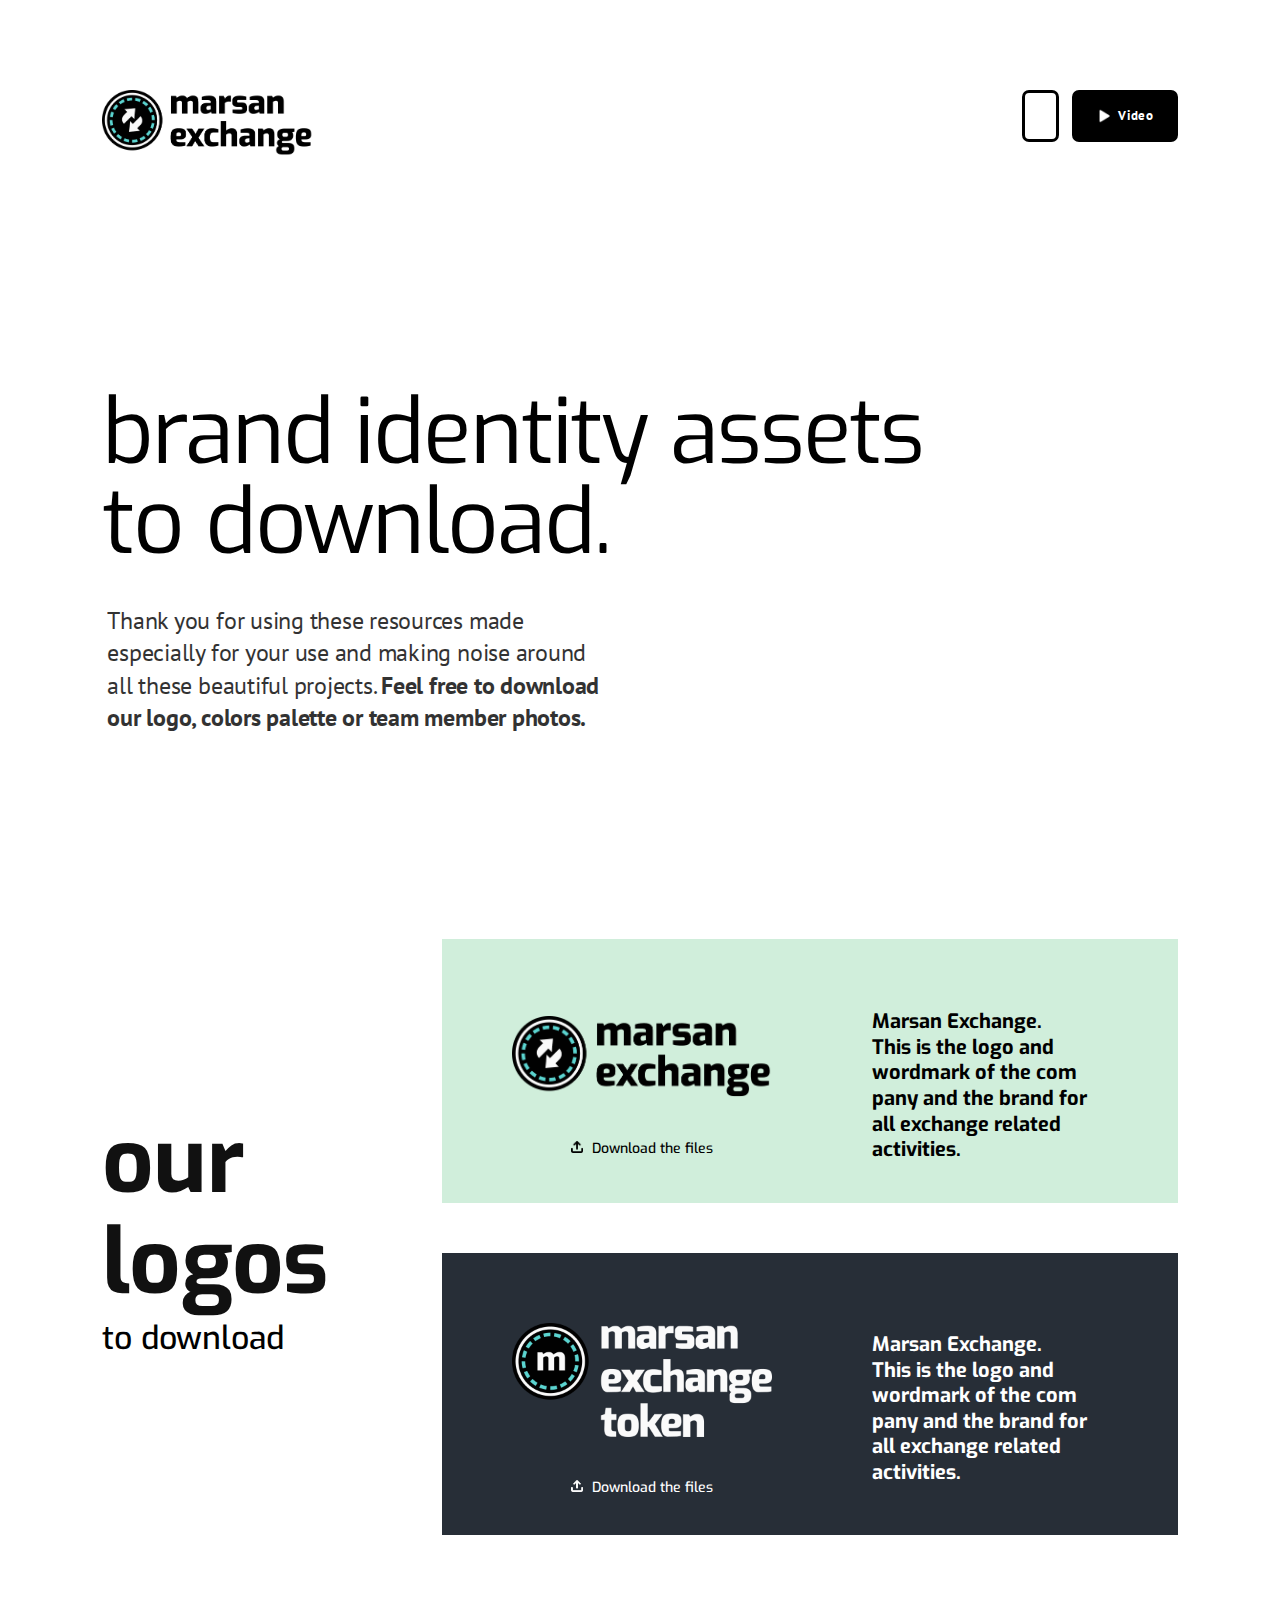
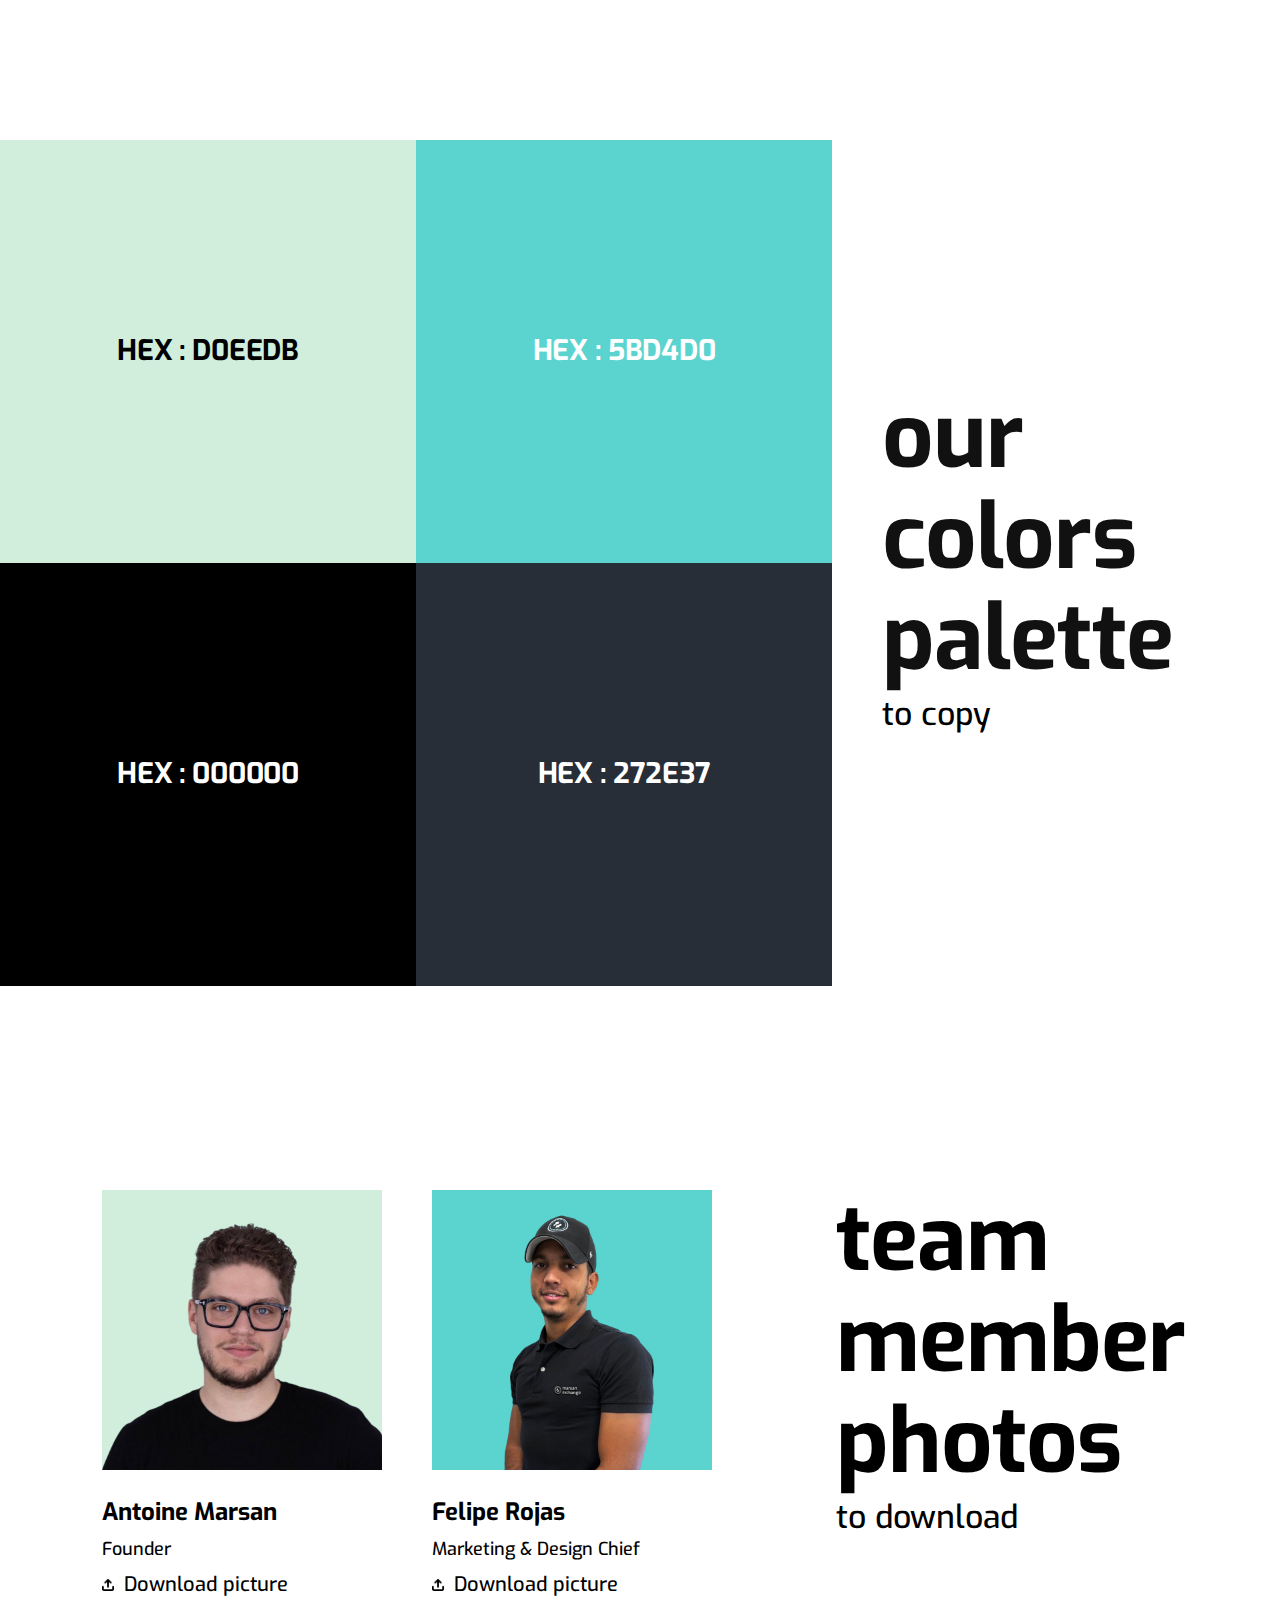
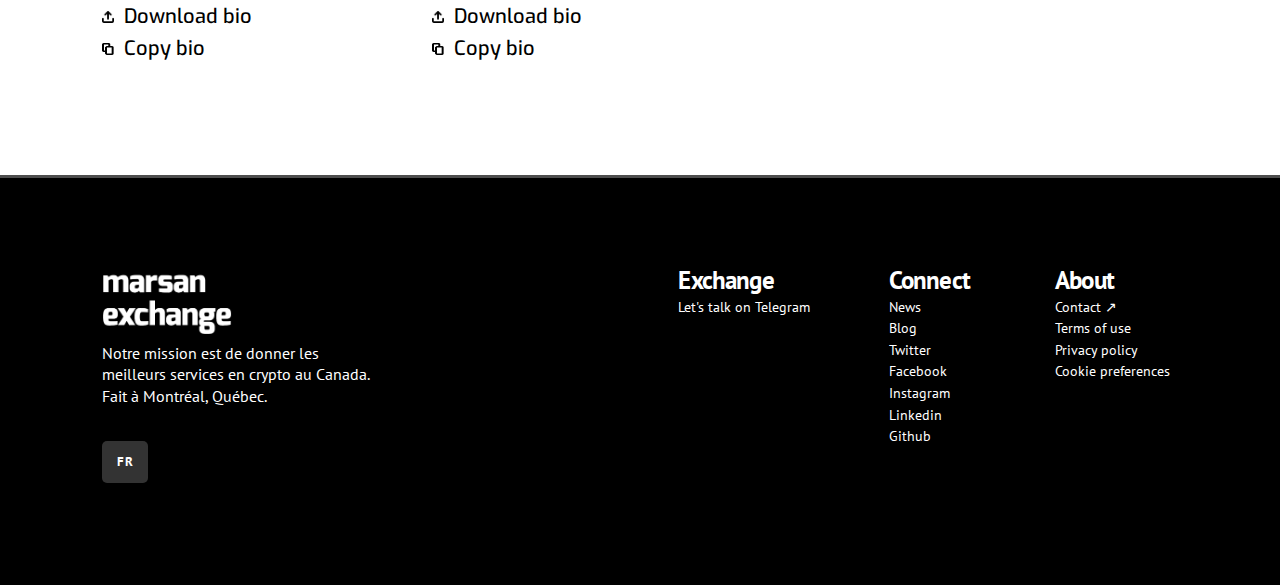
==== press kit.html @ fd6dc1a3 "press kit page desktop" ====
<!DOCTYPE HTML>

<html>

<head>
	<meta http-equiv="Content-Type" content="text/html; charset=UTF-8" />
    <title>Press Kit</title>
    

    <meta name="viewport" content="width=device-width, initial-scale=1.0"> 


    <meta name="description" content="Our mission is to offer the best crypto services to Canadians.Bitcoin, Ethereum, Tether(USDT), MRS.">
    <meta name="image" content="cov/opencover2.jpg">

    <meta itemprop="name" content="Marsan Exchange">
    <meta itemprop="description" content="Our mission is to offer the best crypto services to Canadians. Bitcoin, Ethereum, Tether(USDT), MRS.">
    <meta itemprop="image" content="cov/gencover2.jpg">

    <meta name="twitter:card" content="summary">
    <meta name="twitter:Marsan Exchange" content="Marsan Exchange">
    <meta name="twitter:description" content="Our mission is to offer the best crypto services to Canadians. Bitcoin, Ethereum, Tether(USDT), MRS.">
    <meta name="twitter:image:src" content="cov/twittercover2.jpg">

    <meta name="og:Marsan Exchange" content="Marsan Exchange">
    <meta name="og:description" content="Our mission is to offer the best crypto services to Canadians. Bitcoin, Ethereum, Tether(USDT), MRS.">
    <meta name="og:image" content="cov/opencover2.jpg">
    <meta name="og:site_name" content="Marsan Exchange">
    <meta name="og:type" content="website">

    <meta name="theme-color" content="#84C29C">

    <link rel="apple-touch-icon" sizes="180x180" href="apple-touch-icon.png">
    <link rel="icon" type="image/png" sizes="32x32" href="favicon-32x32.png">
    <link rel="icon" type="image/png" sizes="16x16" href="favicon-16x16.png">


    <link rel="preconnect" href="https://fonts.gstatic.com">
    <link href="https://fonts.googleapis.com/css2?family=Exo:wght@700&family=PT+Sans:ital,wght@0,400;0,700;1,700&display=swap" rel="stylesheet">

    <link rel="stylesheet" href="press_kit.css">
    <!-- <link rel="stylesheet" href="14px.css"> -->
    <!-- <link rel="stylesheet" href="16px.css"> -->

    <script src="https://ajax.aspnetcdn.com/ajax/jQuery/jquery-3.5.1.min.js"></script>
    <script src="marsan.js"></script>
    <script src="engine.js"></script>

    <!-- Global site tag (gtag.js) - Google Analytics -->
    <script async src="https://www.googletagmanager.com/gtag/js?id=G-GDPFDYTW2D"></script>
    <script>
    window.dataLayer = window.dataLayer || [];
    function gtag(){dataLayer.push(arguments);}
    gtag('js', new Date());

    gtag('config', 'G-GDPFDYTW2D');
    </script>

    <script src="https://cookie-cdn.cookiepro.com/scripttemplates/otSDKStub.js"  type="text/javascript" charset="UTF-8" data-domain-script="677a53bc-2ec6-451a-bf23-21f88236cc9b"></script>
    <script type="text/javascript">
    function OptanonWrapper() { }
    </script>


</head>

<body>

      <div class="pressit_wrapper">

        <div class="marsan_play marsan_play_hide">
            <p marsan="general_video_close" class="marsan marsan_play_close">close</p>
            <div class="marsan_play_align">
                <div class="marsan_play_frame">
                    <video class="marsan_play_video" preload="metadata" controls="">
                        <source src="video/marsan_rebrand.mp4" type="video/mp4">
                        Well this is embarassing... The video cannot load :(
                    </video>
                </div>
            </div>
        </div>

        <div class="marsan_frame marsan_main marsan_exchange">

            <div class="marsan_top">
                
                <div class="marsan_top_frame marsan_language">
                    <p class="marsan_language_p"></p>
                </div>

                <div class="marsan_top_frame marsan_video">
                    <span class="marsan_video_icon"></span>
                    <p marsan="general_video" class="marsan marsan_video_p">Video</p>
                </div>

            </div>

            <img class="marsan_logo marsan_exchange_logo" src="img/logo-header.png" alt="Marsan Exchange">

            <h1 marsan="exchange_presskit_sub" class="marsan marsan_txt_sub">brand identity assets<br>to download.</h1>

            <p marsan="exchange_presskit_p" class="marsan marsan_txt_p">Thank you for using these resources made especially for your use and making noise around all these beautiful projects. <strong>Feel free to download our logo, colors palette or team member photos.</strong> </p>
            
        </div>

      

        <div class="marsan_presskit_section_2">

           <div class="presskit_section_2_left">
                <div class="logo_title">
                    <h3>our<br>
                        logos</h3>
                        <p>to download</p>
                </div>

           </div>
           <div class="presskit_section_2_right">
                <div class="block_section-1">
                    <div class="block_left-1">
                        <img class="logo-img" src="img/logo-header.png" />
                    <p><a href="#"><img class="icon-img" src="img/download-sign.png"/> Download the files</a></p>
                    </div>
                    <div class="block_right-1">
                        Marsan Exchange.<br>
                        This is the logo and <br>
                        wordmark of the com<br>
                        pany and the brand for <br>
                        all exchange related <br>
                        activities.
                    </div>

                </div>
                <div class="block_section-2">
                    <div class="block_left-2">
                        <img class="logo-img" src="img/logo-couleur-blanc-token.png" />
                    <p><a href="#"><img class="icon-img" src="img/download-sign-w.png"/> Download the files</a></p>
                    </div>
                    <div class="block_right-2">
                        Marsan Exchange.<br>
                        This is the logo and <br>
                        wordmark of the com<br>
                        pany and the brand for <br>
                        all exchange related <br>
                        activities.
                    </div>

                </div>

            </div>    
        </div>

        <div class="marsan_presskit_section_3">
            <div class="presskit_section_3_left">
                 <div class="color_box_1">
                     <p class="box-1">HEX : D0EEDB</p>
                     <p class="box-2">HEX : 5BD4D0</p>
 
                 </div>
                 <div class="color_box_2">
                    <p class="box-3">HEX : 000000</p>
                    <p class="box-4">HEX : 272E37</p>
                 </div>
 
             </div>   
             <div class="presskit_section_3_right">
                <div class="colorpalette">
                    <h3>our<br>
                        colors <br>
                        palette</h3>
                        <p>to copy</p>
                </div>

           </div> 
         </div>

         <div class="marsan_presskit_section_4">
            <div class="presskit_section_4_left">
                 <div class="team_box">
                    <div class="inner_box">
                     <div class="team_box-1"><img src="img/antoine.png" /></div>
                        <h5>Antoine Marsan</h5><br>
                        <h6>Founder</h6><br>
                        <p><img class="team_section_icon" src="img/download-sign.png" />Download picture</p><br>
                        <p><img class="team_section_icon" src="img/download-sign.png" />Download bio</p><br>
                        <p><img class="team_section_icon" src="img/copy.png" />Copy bio</p>
                    </div>
                    <div class="inner_box">
                     <div class="team_box-2"><img src="img/felipe.png" /></div>
                     <h5>Felipe Rojas</h5><br>
                        <h6>Marketing & Design Chief</h6><br>
                        <p><img class="team_section_icon" src="img/download-sign.png" />Download picture</p><br>
                        <p><img class="team_section_icon" src="img/download-sign.png" />Download bio</p><br>
                        <p><img class="team_section_icon" src="img/copy.png" />Copy bio</p>
                     </div>
                 </div>
 
             </div>   
             <div class="presskit_section_4_right">
                <div class="team_members">
                    <h3>team<br>
                        member<br>
                        photos</h3>
                        <p>to download</p>
                </div>

           </div> 
         </div>

        <div class="marsan_frame marsan_footer">

            <div class="marsan_footer_left">
                <img class="marsan_footer_logo" src="img/marsanexchange.png" alt="Marsan Exchange">
                <p marsan="footer_p" class="marsan marsan_footer_p">Notre mission est de donner les meilleurs services en crypto au Canada. Fait à Montréal, Québec.</p>
                <p marsan="footer_fintrac" class="marsan marsan_footer_fintrac"></p>
                <p class="marsan_footer_lang">FR</p>
            </div>

            <div class="marsan_footer_right">
                
                <div class="marsan_footer_rightb footer_letstalk_link">
                    <h6 marsan="footer_exchange" class="marsan">Exchange</h6>

                    <a href="https://t.me/marsanexchange" target="_blank">
                        <p marsan="exchange_button"  class="marsan marsan_footer_rightb_plast">Let's talk on Telegram</p>
                    </a>


                </div>
                
                <div class="marsan_footer_rightb">
                    <h6 marsan="footer_con" class="marsan">Connect</h6>

                    <a href="https://t.me/marsanexchangenews" target="_blank">
                        <p marsan="comm_tg_button_news" class="marsan">News</p>
                    </a>

                    <a href="https://medium.com/@marsanexchange" target="_blank">
                        <p marsan="comm_md_title" class="marsan">Blog</p>
                    </a>

                    <a href="https://twitter.com/marsanexchange" target="_blank">
                        <p marsan="comm_sn_button_tw" class="marsan">Twitter</p>
                    </a>

                    <a href="https://www.facebook.com/marsanexchange" target="_blank">
                        <p marsan="comm_sn_button_fb" class="marsan">Facebook</p>
                    </a>
					
					<a href="https://www.instagram.com/marsanexchange" target="_blank">
                        <p marsan="comm_sn_button_ig" class="marsan">Instagram</p>
                    </a>
					
					<a href="https://linkedin.com/company/marsanexchange" target="_blank">
                        <p marsan="comm_sn_button_li" class="marsan">Linkedin</p>
                    </a>

                    <a href="https://github.com/MarsanExchange" target="_blank">
                        <p marsan="comm_sn_button_gi" class="marsan">Github</p>
                    </a>

                </div>
                
                <div class="marsan_footer_rightb">
                    <h6 marsan="footer_com" class="marsan">About</h6>

                    <a href="mailto:info@marsanexchange.com" target="_blank">
                        <p marsan="footer_com_contact" class="marsan arrowed">Contact</p>
                    </a>

                    <a href="/terms" target="_blank">
                        <p marsan="footer_com_terms" class="marsan">Terms of use</p>
                    </a>

                    <a href="/privacy" target="_blank">
                        <p marsan="footer_com_privacy" class="marsan">Privacy policy</p>
                    </a>

                    <a onclick="window.OneTrust &amp;&amp; OneTrust.ToggleInfoDisplay();" target="_blank" class="footer_rightb_cookie_link">
                        <p marsan="footer_com_cookiepref" class="marsan">Cookie preferences</p>
                    </a>

                </div>
            


        </div>

    </div>


</body>

</html>
---- press_kit.css ----
/* MARSAN EXCHANGE */

html,body,div,span,applet,object,iframe,h1,h2,h3,h4,h5,h6,p,blockquote,pre,a,abbr,acronym,address,big,cite,code,del,dfn,em,img,ins,kbd,q,s,samp,small,strike,strong,sub,sup,tt,var,b,u,i,center,dl,dt,dd,ol,ul,li,fieldset,form,label,legend,table,caption,tbody,tfoot,thead,tr,th,td,article,aside,canvas,details,embed,figure,figcaption,footer,header,hgroup,menu,nav,output,ruby,section,summary,time,mark,audio,video{margin:0;padding:0;border:0;font-size:100%;font:inherit;vertical-align:baseline}article,aside,details,figcaption,figure,footer,header,hgroup,menu,nav,section{display:block}body{line-height:1}ol,ul{list-style:none}blockquote,q{quotes:none}blockquote:before,blockquote:after,q:before,q:after{content:'';content:none}table{border-collapse:collapse;border-spacing:0}

html{
    width:100%;
    font-size:12px;
    background:#ffffff;
}

body{
    width:100%;
    background:#ffffff;
}

a:link{
    text-decoration:none;
    color:inherit;
}
a:visited{
    text-decoration:none;
    color:inherit;
}
a:hover{
    text-decoration:none;
}
a:active{
    text-decoration:underline;
}

img{
    user-select:none;
}

strong{
    font-weight:700;
}
em{
    font-style: italic;
}

.marsan_black{
    width:100%;
    height:50vh;
    position:fixed;
    bottom:0;
    left:0;
    background-color:#000;
}

.pressit_wrapper{
    width:100%;
    overflow:hidden;
    background:#ffffff;
    font-family:'PT Sans', sans-serif;
}

.marsan_play{
    position:fixed;
    width:100%;
    height:100%;
    z-index:100;
    display:flex;
    align-content:center;
    align-items: center;
    justify-content: center;
    background:#272e37d8;
    overflow:hidden;
    transition:opacity 0.8s;
}

.marsan_play_align{
    width:75vw;
    height:75vh;
    display:flex;
    align-content:center;
    align-items: center;
    justify-content: center;
}

.marsan_play_frame{
    display:flex;
    align-content:center;
    align-items: center;
    justify-content: center;
}

.marsan_play_video{
    width:100%;
    overflow:hidden;
    border-radius:1vw;
    box-shadow: 0px 0px 53px rgb(0 0 0 / 35%);
    transition:transform 0.8s cubic-bezier(0.16, 1, 0.3, 1);
}

.marsan_play_close{
    font-size: 1.1rem;
    color: #FFF;
    font-weight: 700;
    position: absolute;
    top: 2rem;
    right: 2rem;
    padding: 1.2rem 2.6rem 1.4rem;
    border: #FFF 0.3rem solid;
    border-radius: 0.7rem;
    letter-spacing: -0.015rem;
    transition:all 0.2s ease-out;
    cursor: pointer;
}

.marsan_play_close:hover{
    background-color:rgba(0,0,0,0.6);
}

.marsan_play_close:active{
    transform:scale(0.95);
}

.marsan_play_hide{
    opacity:0;
    pointer-events:none;
}

.marsan_play_hide video{
    transform:translateY(150%);
}

.marsan_frame{
    position:relative;
    min-height:200px;
    padding:8vw;
    padding-top:7vw;
    padding-bottom:9vw;
}

.marsan_exchange{
    background-color:#ffffff;
    color:#000;
}

.marsan_token{
    background-color:#272E37;
    color:#FFF;
}

.marsan_community{
    background-color:#58E6E2;
}

.marsan_crypto{
    background-color:#FFF;
}


.marsan_logo{
    width:211px;
    user-select:none;
}

.marsan_grad{
    width:100%;
    position:absolute;
    height:1.1vh;
    background: linear-gradient(-90deg,#FFF,#000);
    background-size: 400%;
    left:0;
    bottom:0;
    animation: marsan_gradient 3s ease infinite;
}

.marsan_grad_exchange{
    background: linear-gradient(-90deg,#84C29C,#5BD4D0);
    background-size: 400%;
}

.marsan_grad_crypto{
    background: linear-gradient(-90deg,#ebebeb,#FFF);
    background-size: 400%;
}

.marsan_grad_community{
    background: linear-gradient(-90deg,#1CA2AC,#62D6E9);
    background-size: 400%;
}

.marsan_grad_token{
    background: linear-gradient(-90deg,#000,#16202a);
    background-size: 400%;
}


@keyframes marsan_gradient {
	0% {
		background-position: 0% 0%;
	}
	50% {
		background-position: 100% 0%;
	}
	100% {
		background-position: 0% 0%;
	}
}

.marsan_txt_sub{
    font-family: 'Exo', sans-serif;
    font-size: 90px;
    letter-spacing: -0.18rem;
    margin-top: 230px;
    max-width: 100%;
    text-transform: lowercase;
    user-select:none;
}

.marsan_txt_sub2{
    font-family: 'Exo', sans-serif;
    font-size: 6rem;
    letter-spacing: -0.18rem;
    max-width: 566px;
    text-transform: lowercase;
    user-select:none;
}

.marsan_txt_p{
    font-size: 2rem;
    letter-spacing: -0.02rem;
    margin-top: 3.1rem;
    max-width: 500px;
    line-height: 2.7rem;
    margin-left: 5px;
    opacity: 0.8;
}

.marsan_txt_p2{
    font-size: 2rem;
    letter-spacing: -0.01rem;
    margin-top: 1.6rem;
    max-width: 800px;
    line-height: 2.7rem;
    margin-left: 5px;
    opacity: 0.8;
}

.marsan_button{
    padding: 2.4rem 3rem;
    font-weight: 700;
    display: inline-block;
    font-size: 1.7rem;
    letter-spacing: 0.01rem;
    border-radius: 7px;
    margin-left: 5px;
    margin-top: 4.1rem;
    background: #000;
    color: #FFF;
    cursor:pointer;
    user-select:none;
    border: 0.36rem solid #535F57;
    transition:0.2s all ease-out;
}

.marsan_button_main{
    animation:marsan_go 4s ease infinite;
}

@keyframes marsan_go{
    0%{border-color:#535F57;}
    50%{border-color:#84C29C;}
    100%{border-color:#535F57;}
}

.marsan_top{
    position:absolute;
    top:7vw;
    right:8vw;
    display:flex;
}

.marsan_top_frame{
    padding:1.3rem;
    display:flex;
    justify-content:center;
    align-items:center;
    align-content:center;
    border-radius:7px; 
    cursor:pointer;
    border:#000 solid 0.3rem;
    transition:0.15s all ease-out;
}

.marsan_top_frame > p{
    display: inline-block;
    font-size: 1.1rem;
    letter-spacing: 0.030rem;
    cursor:pointer;
    user-select:none;
    font-weight:700;
}

.marsan_video{
    padding:1.3rem 1.8rem;
    background-color:#000;
    color:#FFF;
    animation:video 2s infinite ease;
}

@keyframes video{
    0%{transform:scale(1)}
    50%{transform:scale(1.1)}
    100%{transform:scale(1)}
}

.marsan_video_icon{
    width:1.3rem;
    height:1.3rem;
    background:url(img/video.png);
    background-size:100% 100%;
    background-repeat:no-repeat;
    display:inline-block;
    margin-right:0.5rem;
}

.marsan_language{
    margin-right:1.1rem;
    color:#000;
}

.marsan_language_p{
    text-transform:uppercase;
}

.marsan_language:hover{
    background:#FFF;
}

.marsan_video:hover{
    background:#FFF;
    color:#000;
    font-weight:700;
}

.marsan_top_frame:active{
    transform:scale(0.95)
}


.marsan_button2{
    font-size: 1.5rem;
    padding: 2rem 2.8rem;
    margin-top: 3.6rem;
    border-color:#4C4C4C;
}

.marsan_button3{
    font-size: 1.6rem;
    padding: 2rem 2.8rem;
    margin-top: 3.6rem;
    border-color:#373e48;
    background:#0D1319;
}

.marsan_button:hover{
    background-color:#FFF;
    color:#000;
    border-color:#000 !important;
}

.marsan_button:active{
    transform:scale(0.95);
}

.marsan_token_frame{
    margin-left: 5px;
    border: 0.3rem dashed #49515c;
    padding:2rem;
    border-radius: 7px;
    margin-top: 3.1rem;
    display:inline-block;
}

.marsan_blocks{
    margin-left:calc(5px - 1rem);
    color: #FFF;
    margin-top:4.5rem;
    display:flex;
    flex-wrap:wrap;
    max-width:1800px;
}

.marsan_blk{
    padding: 3.2rem;
    border-radius: 7px;
    display: inline-table;
    margin: 1rem;
    position:relative;
    width:100%;
}

.marsan_blk_token > div{
    background-color:#0D1319;
    border: 0.3rem solid #373e48;
}

.marsan_blk_community > div{
    background-color:#0D1319;
    border: 0.3rem solid #2fbdb9;
    max-width: 240px;
}

.marsan_blk_large{
    max-width:initial !important;
    background-color:#19212c !important;
    cursor:pointer;
    padding-top: 2.8rem;
    transition:background-color 0.2s ease-out, border-color 0.2s ease-out;
    width: calc(440px + 8rem + 1rem);
}

.marsan_blk_large:hover{
    background-color:#161d27 !important;
    border-color:#525c6b;
}

.marsan_blk_large:active{
    border-color:#FFF;
}

.marsan_blk_large > p:nth-of-type(1){
    margin-top:0.5rem;
}

.marsan_large_bottom{
    margin-top: 1.1rem;
    font-weight: 700;
    font-size: 1.4rem;
    letter-spacing: 0.03rem;
    display: flex;
    align-items: center;
    user-select:none;
}

.marsan_token_contract{
    width:100%;
}

.marsan_large_bottom > span{
    width:15px;
    height:15px;
    background-size:100% 100%;
    display:inline-block;
    margin-right:5px;
}

.marsan_large_contracti{
    background-image:url(img/copypaste.png);
}
.marsan_large_tokeni{
    background-image:url(img/data.png);    
}

.marsan_blk_title{
    font-size: 2rem;
    font-weight: 700;
    letter-spacing: -0.04rem;
    user-select:none;
}

.marsan_blk_p{
    font-size: 1.5rem;
    margin-top: 0.8rem;
    line-height: 1.8rem;
    user-select:none;
}

.marsan_blk_button{
    padding: 1.2rem 2rem;
    font-weight: 700;
    display: inline-block;
    font-size: 1.4rem;
    letter-spacing: 0.03rem;
    border-radius: 7px;
    margin-top: 3.1rem;
    color: #FFF;
    border: #FFF solid 0.3rem;
    text-align: center;  
    width: calc(100% - 4rem);
    cursor:pointer; 
    user-select:none;
    transition:0.15s all ease-out;
}

.marsan_blk_button:hover{
    background-color:#FFF;
    color:#000;
}

.marsan_blk_button:active{
    transform:scale(0.95);
}

.marsan_blk_buttonNA{
    opacity:0.4 !important;
    background-color:transparent !important;
    color:#FFF !important;
    cursor: default;
}

.marsan_blk_button2{
    margin-top:1.2rem;
}

.marsan_tokenomics{
    overflow:hidden;
    transition:all 0.5s ease-in;
    max-height:900px
}

.marsan_teamfinance{
    width: calc(100% - 4.6rem);
    display: flex;
    align-items: center;
    justify-content: center;
}

.marsan_teamfinance:hover{
    background:#000;
    color:#FFF;
}

.marsan_teamfinance > img{
    height:3rem;
    margin-left: 10px;
}

.marsan_tn_title{
    font-size: 2rem;
    letter-spacing: -0.01rem;
    margin-bottom: 0.5rem;
    font-weight: 700;
}

.marsan_tn_title:before{
    content:"• ";
}

.marsan_tokenomics > p:nth-of-type(1){
    margin-top: 2.6rem;
}

.marsan_tn_sub{
    font-size: 1.6rem;
    padding-left: 1.5rem;
    padding-bottom: 0.2rem;
}

.marsan_tn_bar{
    display: inline-block;
    width: 100%;
    height: 0.3rem;
    /* background-color: #373e48; */
    margin-top: 0.8rem;
    margin-bottom: 1.1rem;
    border-radius: 10px;
}

.marsan_tokenomics_hide{
    max-height:0px;
}

.marsan_footer{
    background-color:#000;
    border-top:solid 0.4vh rgba(255,255,255,0.3);
    color:#FFF;
    display:flex;
    justify-content: space-between;
    padding-bottom: 8vw;
}

.marsan_footer a:hover{
    font-weight:700;
}

.marsan_footer a:active{
    opacity:0.6;
}


.marsan_footer_left{
    width: 270px;
}

.marsan_footer_logo{
    width: 130px;
}

.marsan_footer_p{
    font-size: 1.3rem;
    margin-top: 0.6rem;
    line-height: 1.8rem;
}

.marsan_footer_lang{
    text-transform: uppercase;
    padding: 1.2rem;
    background: #333;
    display: inline-block;
    border-radius: 5px;
    margin-top: 2rem;
    font-size: 1.1rem;
    font-weight: 700;
    letter-spacing: 0.06rem;
    cursor:pointer;
    transition:all 0.2s ease;
    user-select:none;
}

.marsan_footer_lang:hover{
    background:#555;
}

.marsan_footer_lang:active{
    transform:scale(0.85);
}

.marsan_footer_fintrac{
    margin-top: 0.8rem;
    font-size: 1.1rem;
    letter-spacing: -0.01rem;
}

.marsan_footer_right{
    display:flex;
    flex-wrap:wrap;
    width: 45vw;
}

.marsan_footer_rightb{
    margin-left: 6vw;
    min-width: 7vw;
    margin-bottom: 1.4rem !important;
}

.marsan_footer_rightb h6{
    font-size: 2.1rem;
    font-weight: 700;
    letter-spacing: -0.07rem;
    margin-bottom: 0.6rem;
}

.footer_letstalk_link{
    min-width: 133.5px;
}

.marsan_footer_rightb p{
    font-size: 1.2rem;
    margin-bottom: 0.6rem;
}
.marsan_footer_rightb .footer_rightb_cookie_link{
    cursor: pointer;
}

.marsan_footer_rightb_plast{
    margin-bottom:1.4rem !important;
}

.arrowed::after {
    content: "\a0\2197\fe0e\a0";
}

.marsan_footer_copy{
    position:absolute;
    bottom:30px;
    right:30px;
    font-size: 1.2rem;
    display: flex;
    align-items: center;
}

.marsan_footer_copy > img{
    height: 3rem;
    margin-left: 0.4rem;
    transform: translateY(1px);
    cursor:pointer;
    transition:all 0.2s ease;
}

.marsan_footer_copy > img:hover{
    opacity:0.6;
}

.marsan_footer_copy > img:active{
    transform:scale(0.95);
}

.marsan_presskit_section_2{
    padding: 8vw;
    padding-top: 7vw;
    padding-bottom: 9vw;
    width: auto;
    display: flex;
    justify-content: space-between;
    align-items: center;
}
.logo_title h3{
    font-style: normal;
    font-weight: 700;
    font-size: 90px;
    line-height: 112%;
    letter-spacing: -0.01em;
    color: #111111;
    font-family: 'Exo', sans-serif;
}
.logo_title p{
    font-family: 'Exo', sans-serif;
    font-style: normal;
    font-weight: 500;
    font-size: 32px;
    line-height: 150%;
    color: #000;
}
.presskit_section_2_left {
    width: 342px;
}
.presskit_section_2_right {
    width: 742px;
}
.block_section-1 {
    display: flex;
    background-color: #D0EEDB;
    padding: 70px 70px 40px 70px;
    align-items: center;
    margin-bottom: 50px;
}
.block_section-2 {
    display: flex;
    background-color: #272E37;
    padding: 70px 70px 40px 70px;
    align-items: center;
}
.block_left-1 .logo-img {
    width: 260px;
    margin-bottom: 40px;
}
.block_left-1 {
    text-align: center;
    font-size: 14px;
    font-family: 'Exo', sans-serif;
    font-style: normal;
    font-weight: 500;
    width: 50%;
}
.block_right-1 {
    width: 50%;
    font-family: 'Exo', sans-serif;
    font-style: normal;
    font-weight: 700;
    font-size: 20px;
    line-height: 128%;
    color: #000000;
    margin-left: 100px;
}
.block_left-1 .icon-img{
    width: 12px;
    margin-right: 5px;
}


.block_left-2 .logo-img {
    width: 260px;
    margin-bottom: 40px;
}
.block_left-2 {
    text-align: center;
    font-size: 14px;
    font-family: 'Exo', sans-serif;
    font-style: normal;
    font-weight: 500;
    width: 50%;
    color: #ffffff;
}
.block_right-2 {
    width: 50%;
    font-family: 'Exo', sans-serif;
    font-style: normal;
    font-weight: 700;
    font-size: 20px;
    line-height: 128%;
    color: #ffffff;
    margin-left: 100px;
}
.block_left-2 .icon-img{
    width: 12px;
    margin-right: 5px;
}
.marsan_presskit_section_3{
    padding-top: 7vw;
    padding-bottom: 9vw;
    width: auto;
    display: flex;
    justify-content: space-between;
    align-items: center;
}
.box-1{
    background: #D0EEDB;
    width: 500px;
    height: 423px;
    color: #000000;
    font-family: 'Exo', sans-serif;
    font-style: normal;
    font-weight: 700;
    font-size: 28.3197px;
    line-height: 28px;
    letter-spacing: -0.01em;
    display: flex;
    justify-content: center;
    align-items: center;
}
.box-2{
    background: #5BD4D0;
    width: 500px;
    height: 423px;
    color: #ffffff;
    font-family: 'Exo', sans-serif;
    font-style: normal;
    font-weight: 700;
    font-size: 28.3197px;
    line-height: 28px;
    letter-spacing: -0.01em;
    display: flex;
    justify-content: center;
    align-items: center;
}
.box-3{
    background: #000000;
    width: 500px;
    height: 423px;
    color: #ffffff;
    font-family: 'Exo', sans-serif;
    font-style: normal;
    font-weight: 700;
    font-size: 28.3197px;
    line-height: 28px;
    letter-spacing: -0.01em;
    display: flex;
    justify-content: center;
    align-items: center;
}
.box-4{
    background: #272E37;
    width: 500px;
    height: 423px;
    color: #ffffff;
    font-family: 'Exo', sans-serif;
    font-style: normal;
    font-weight: 700;
    font-size: 28.3197px;
    line-height: 28px;
    letter-spacing: -0.01em;
    display: flex;
    justify-content: center;
    align-items: center;
}
.color_box_1 {
    display: flex;
}
.color_box_2 {
    display: flex;
}
.colorpalette h3 {
    font-style: normal;
    font-weight: 700;
    font-size: 90px;
    line-height: 112%;
    letter-spacing: -0.01em;
    color: #111111;
    font-family: 'Exo', sans-serif;
}
.colorpalette p {
    font-family: 'Exo', sans-serif;
    font-style: normal;
    font-weight: 500;
    font-size: 32px;
    line-height: 150%;
    color: #000;
}
.presskit_section_3_left {
    width: 65%;
}
.presskit_section_3_right {
    width: 35%;
}
.colorpalette {
    margin-left: 50px;
}
.marsan_presskit_section_4{
    padding: 8vw;
    padding-top: 7vw;
    padding-bottom: 9vw;
    width: auto;
    display: flex;
    justify-content: space-between;
}
.team_box-1 img {
    width: 280px;
    height: 280px;
}
.team_box-2 img {
    width: 280px;
    height: 280px;
}
.team_box-1 {
    background-color: #D0EEDB;
    margin-right: 50px;
    width: 280px;
    height: 280px;
}
.team_box-2 {
    background-color: #5BD4D0;
    margin-right: 50px;
    width: 280px;
    height: 280px;
}
.team_box {
    display: flex;
}
.presskit_section_4_left {
    width: 742px;
}
.presskit_section_4_right {
    width: 342px;
}
.team_members h3 {
    font-family: 'Exo', sans-serif;
    font-style: normal;
    font-weight: 700;
    font-size: 90px;
    line-height: 112%;
    letter-spacing: -0.01em;
    color: #000000;
}
.team_members p {
    font-family: 'Exo', sans-serif;
    font-style: normal;
    font-weight: 500;
    font-size: 32px;
    line-height: 150%;
    color: #000000;
}
.inner_box h5 {
    font-family: 'Exo', sans-serif;
    font-style: normal;
    font-weight: 700;
    font-size: 24px;
    line-height: 100%;
    color: #000000;
    margin-top: 30px;
}
.inner_box h6 {
    font-family: 'Exo', sans-serif;
    font-style: normal;
    font-weight: 500;
    font-size: 18px;
    line-height: 150%;
    color: #000000;
}
.inner_box p {
    font-family: 'Exo', sans-serif;
    font-style: normal;
    font-weight: 500;
    font-size: 20px;
    line-height: 100%;
    color: #000000;
}
.inner_box .team_section_icon{
    width: 12px;
    height: 12px;
    margin-right: 10px;
}

@media(max-width:860px){
    html{font-size:11px;}
    .marsan_blk_token > div{max-width:220px;}
    .marsan_blk_community > div{max-width:220px;}
    .marsan_txt_sub{font-size:13vw;margin-top:2rem;}
    .marsan_txt_p{max-width:520px;}
    .marsan_logo{width:30vw;}
    .marsan_frame{padding-top:9vw;}
    .marsan_top{top:9vw;}
    .marsan_txt_sub2{font-size:10vw;padding-top: 2vh;}
    .marsan_frame{padding-bottom:6vh;}
    .marsan_video_p{transform:translateY(-1px);}
}

@media(max-width:760px){
    .marsan_blk_token > div{max-width:initial;display:grid; width:100%;}
    .marsan_blk_community > div{max-width:initial;display:grid; width:100%;}
    .marsan_token_frame{width: calc(100vw - 16vw - 6rem);}
}

@media(max-width:600px){
    html{font-size:9px;}
    .marsan_txt_sub{margin-left:2px;}
    .marsan_txt_sub2{margin-left:3px;}
    .marsan_token_contract{font-size: 2.2vw;}
    .marsan_blk_p{width:90%}
    .marsan_footer_logo{width:90px;}
    .marsan_footer_left {width: 170px;}
}

@media(min-width:830px){
    .marsan_blk_token > div{max-width:240px;}
    .marsan_blk_large{width:calc(480px + 8rem + 1rem);}
}

@media(max-width:1349px){
    .marsan_blocks{
        max-width:1000px;
    }
}

@media(min-width:1350px){
    .marsan_blk_token > div{max-width:390px;}
    .marsan_blk_large{width: calc(880px + 0rem + 0.7rem);
    }
}

@media(min-width:1670px){
    .marsan_blk_token > div{max-width:240px;}
    .marsan_blk_large{width:calc(480px + 8rem + 1rem);}
}

@media(min-width:1760px){
    .marsan_blk{
        padding:3.8rem;
    }
    .marsan_blk_large{
        width:calc(480px + 9.2rem + 1rem);
    }
}
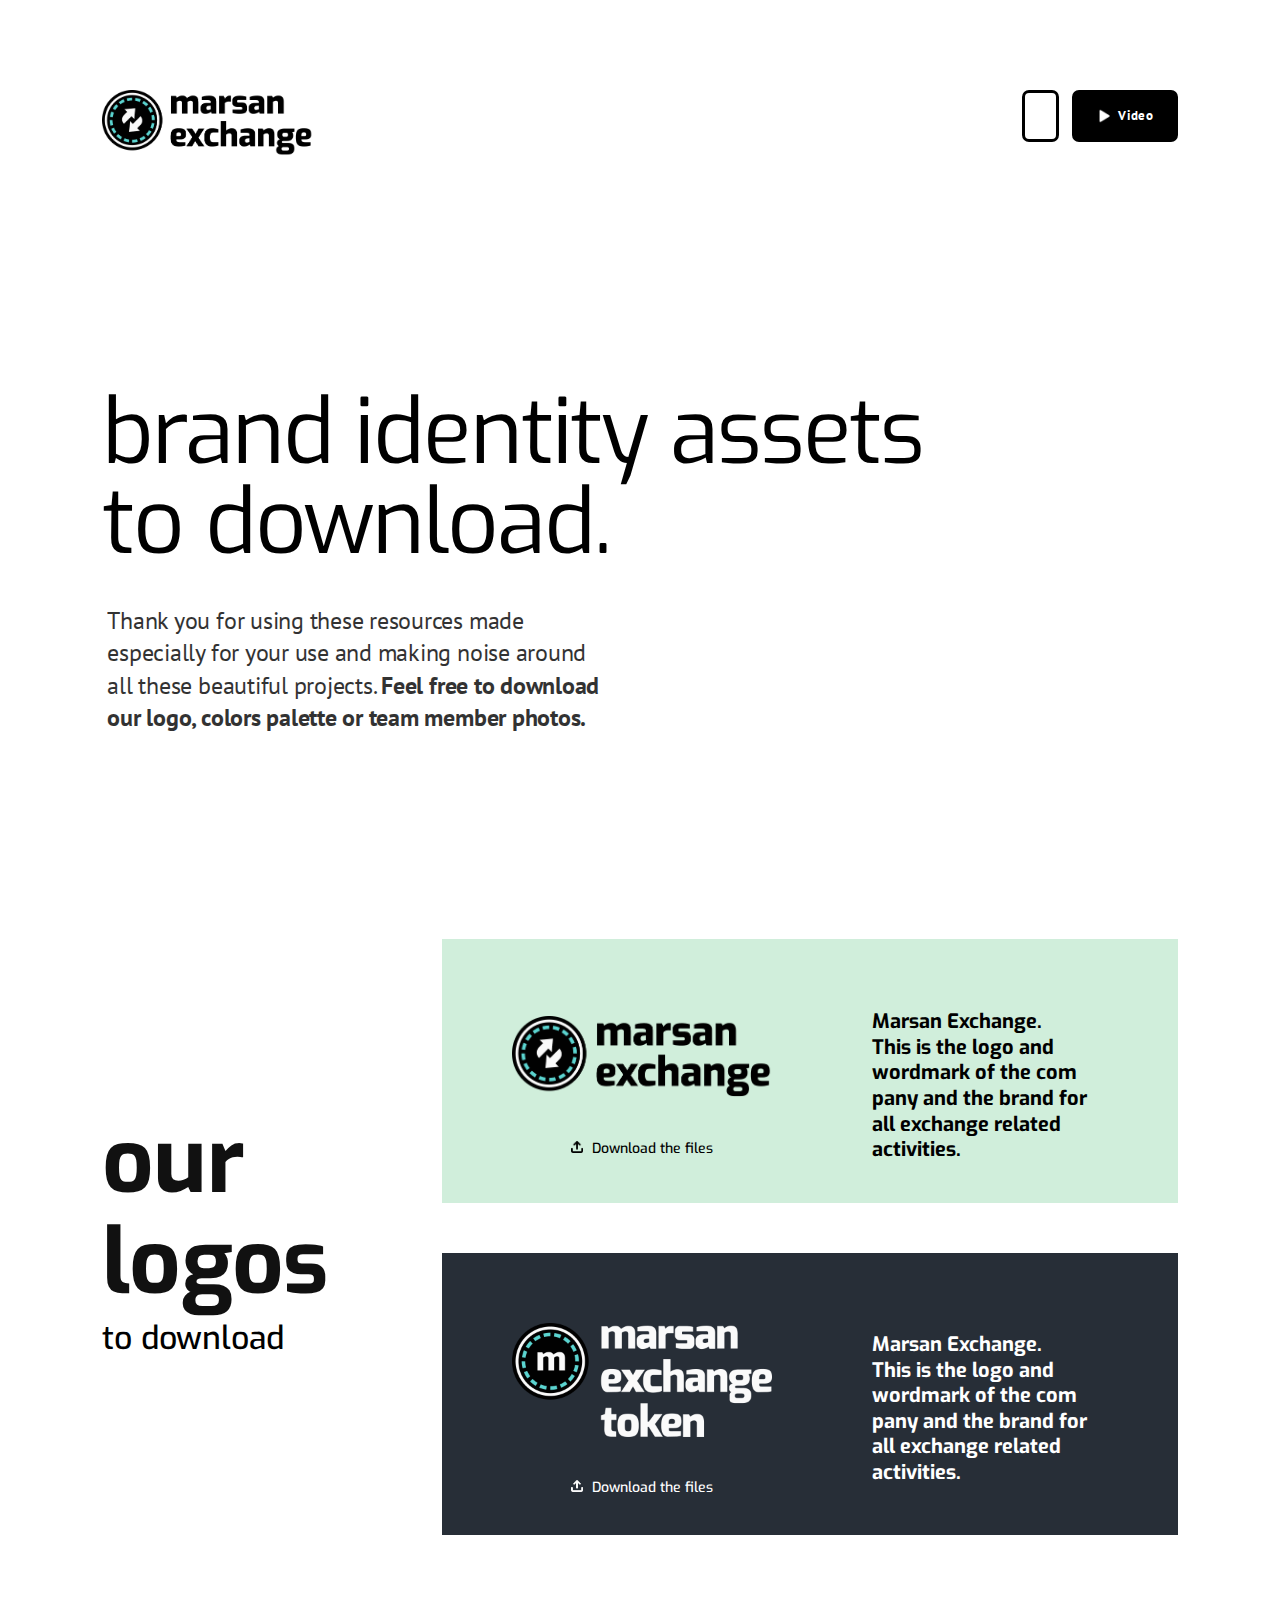
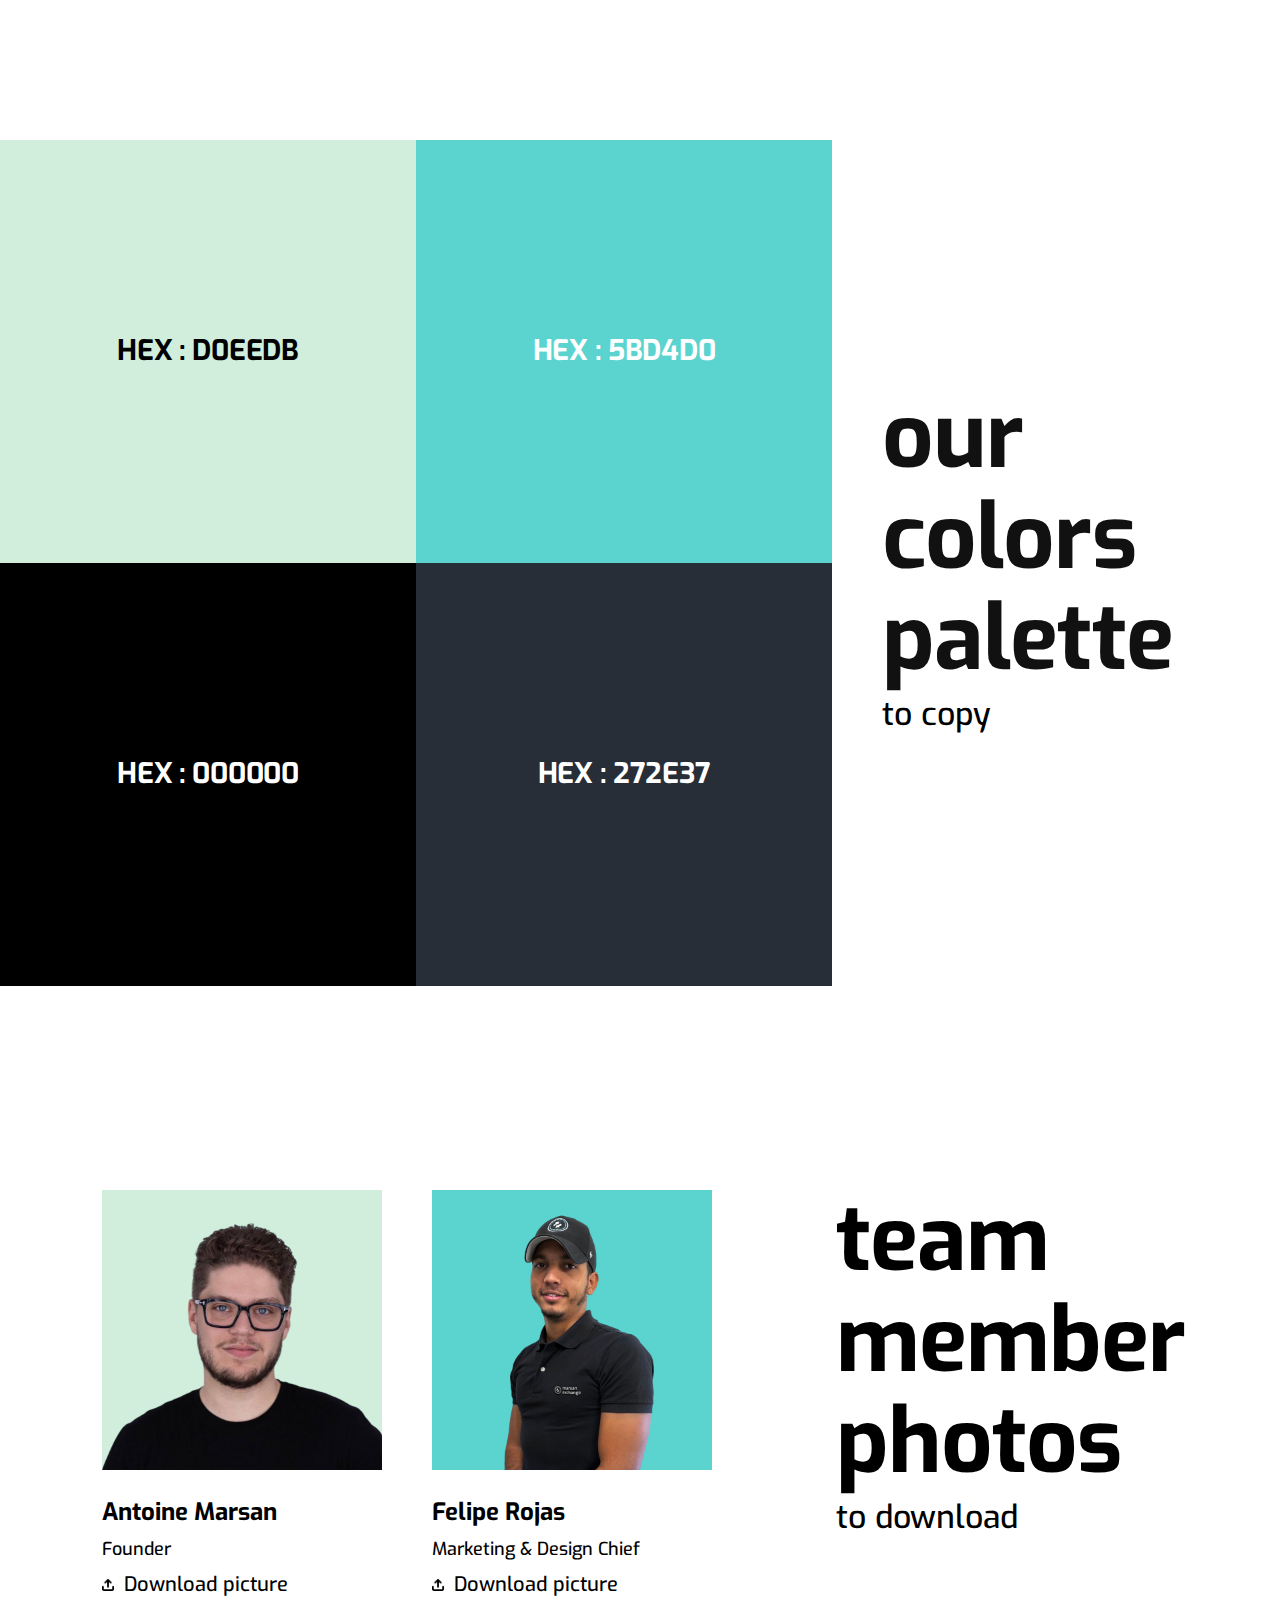
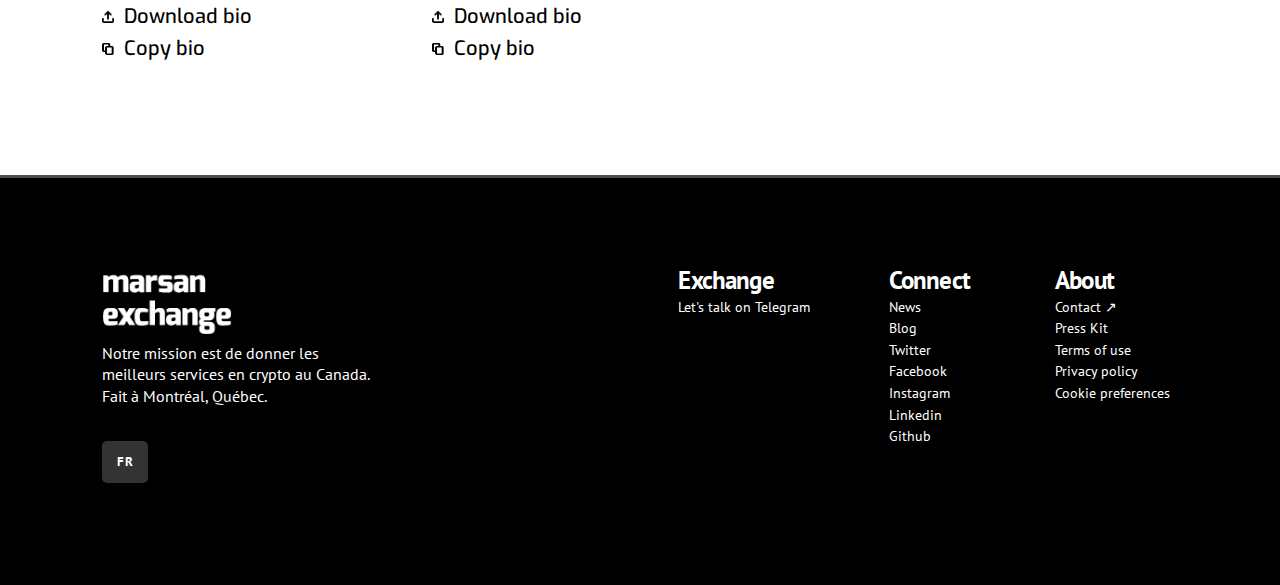
==== commit 41edd8d2: "Add new page links" ====
--- a/press kit.html
+++ b/press kit.html
@@ -109,7 +109,7 @@
 
            <div class="presskit_section_2_left">
                 <div class="logo_title">
-                    <h3>our<br>
+                    <h3 marsan="exchange_presskit_logos">our<br>
                         logos</h3>
                         <p>to download</p>
                 </div>
@@ -150,7 +150,7 @@
             </div>    
         </div>
 
-        <div class="marsan_presskit_section_3">
+        <div class="marsan_presskit_section_3 desktop">
             <div class="presskit_section_3_left">
                  <div class="color_box_1">
                      <p class="box-1">HEX : D0EEDB</p>
@@ -174,7 +174,32 @@
            </div> 
          </div>
 
-         <div class="marsan_presskit_section_4">
+         <div class="marsan_presskit_section_3 mobile">
+            <div class="presskit_section_3_right">
+                <div class="colorpalette">
+                    <h3>our<br>
+                        colors <br>
+                        palette</h3>
+                        <p>to copy</p>
+                </div>
+
+           </div> 
+            <div class="presskit_section_3_left">
+                 <div class="color_box_1">
+                     <p class="box-1">HEX : D0EEDB</p>
+                     <p class="box-2">HEX : 5BD4D0</p>
+ 
+                 </div>
+                 <div class="color_box_2">
+                    <p class="box-3">HEX : 000000</p>
+                    <p class="box-4">HEX : 272E37</p>
+                 </div>
+ 
+             </div>   
+             
+         </div>
+
+         <div class="marsan_presskit_section_4 desktop">
             <div class="presskit_section_4_left">
                  <div class="team_box">
                     <div class="inner_box">
@@ -207,6 +232,40 @@
            </div> 
          </div>
 
+         <div class="marsan_presskit_section_4 mobile">
+            <div class="presskit_section_4_right">
+                <div class="team_members">
+                    <h3>team<br>
+                        member<br>
+                        photos</h3>
+                        <p>to download</p>
+                </div>
+
+           </div> 
+            <div class="presskit_section_4_left">
+                 <div class="team_box">
+                    <div class="inner_box">
+                     <div class="team_box-1"><img src="img/antoine.png" /></div>
+                        <h5>Antoine Marsan</h5><br>
+                        <h6>Founder</h6><br>
+                        <p><img class="team_section_icon" src="img/download-sign.png" />Download picture</p><br>
+                        <p><img class="team_section_icon" src="img/download-sign.png" />Download bio</p><br>
+                        <p><img class="team_section_icon" src="img/copy.png" />Copy bio</p>
+                    </div>
+                    <div class="inner_box">
+                     <div class="team_box-2"><img src="img/felipe.png" /></div>
+                     <h5>Felipe Rojas</h5><br>
+                        <h6>Marketing & Design Chief</h6><br>
+                        <p><img class="team_section_icon" src="img/download-sign.png" />Download picture</p><br>
+                        <p><img class="team_section_icon" src="img/download-sign.png" />Download bio</p><br>
+                        <p><img class="team_section_icon" src="img/copy.png" />Copy bio</p>
+                     </div>
+                 </div>
+ 
+             </div>   
+             
+         </div>
+
         <div class="marsan_frame marsan_footer">
 
             <div class="marsan_footer_left">
@@ -268,11 +327,15 @@
                         <p marsan="footer_com_contact" class="marsan arrowed">Contact</p>
                     </a>
 
-                    <a href="/terms" target="_blank">
+                    <a href="./press kit.html" target="_blank">
+                        <p marsan="footer_com_press_kit" class="marsan">Press Kit</p>
+                    </a>
+
+                    <a href="./terms/index.html" target="_blank">
                         <p marsan="footer_com_terms" class="marsan">Terms of use</p>
                     </a>
 
-                    <a href="/privacy" target="_blank">
+                    <a href="./privacy/index.html" target="_blank">
                         <p marsan="footer_com_privacy" class="marsan">Privacy policy</p>
                     </a>
 
--- a/press_kit.css
+++ b/press_kit.css
@@ -974,12 +974,14 @@
     height: 12px;
     margin-right: 10px;
 }
+.desktop{display: flex;}
+.mobile{display: none;}
 
 @media(max-width:860px){
     html{font-size:11px;}
     .marsan_blk_token > div{max-width:220px;}
     .marsan_blk_community > div{max-width:220px;}
-    .marsan_txt_sub{font-size:13vw;margin-top:2rem;}
+    .marsan_txt_sub{font-size:13vw;margin-top:7rem;}
     .marsan_txt_p{max-width:520px;}
     .marsan_logo{width:30vw;}
     .marsan_frame{padding-top:9vw;}
@@ -987,7 +989,39 @@
     .marsan_txt_sub2{font-size:10vw;padding-top: 2vh;}
     .marsan_frame{padding-bottom:6vh;}
     .marsan_video_p{transform:translateY(-1px);}
-}
+    .marsan_presskit_section_2{display: block;}
+    .presskit_section_2_left{margin-bottom: 100px; width: 100%;}
+    .presskit_section_2_right{width: auto;}
+    .block_section-1{display: block; padding: 70px 30px 40px 30px;}
+    .block_left-1{display: block; margin: 0 auto; margin-bottom: 50px;}
+    .block_section-2{display: block; padding: 70px 30px 40px 30px;}
+    .block_left-2{display: block; margin: 0 auto; margin-bottom: 50px;}
+    .marsan_presskit_section_3{display: block;}
+    .desktop{display: none;}
+    .mobile{display: block;}
+    .presskit_section_3_right{width: 100%; margin-bottom: 100px;}
+    .presskit_section_3_left{width: 100%;}
+    .color_box_1{display: block;}
+    .color_box_2{display: block;}
+    .box-1{width: 100%; height: 151px;;}
+    .box-2{width: 100%; height: 151px;;}
+    .box-3{width: 100%; height: 151px;;}
+    .box-4{width: 100%; height: 151px;;}
+    .presskit_section_4_right{width: 100%; margin-bottom: 100px;}
+    .presskit_section_4_left{width: 100%;}
+    .team_box{display: block;}
+    .inner_box{margin-bottom: 50px; padding: 0 85px;}
+    .team_box-1{margin: 0 auto;}
+    .team_box-2{margin: 0 auto;}
+    .inner_box h5{margin-left: 40px;}
+    .inner_box h6{margin-left: 40px;}
+    .inner_box p{margin-left: 40px;}
+    .block_left-1{width: 100%;}
+    .block_right-1{width: 100%; margin-left: 75px;}
+    .block_left-2{width: 100%;}
+    .block_right-2{width: 100%; margin-left: 75px;}
+}
+
 
 @media(max-width:760px){
     .marsan_blk_token > div{max-width:initial;display:grid; width:100%;}
@@ -1004,6 +1038,21 @@
     .marsan_footer_logo{width:90px;}
     .marsan_footer_left {width: 170px;}
 }
+@media(max-width:425px){
+    .marsan_txt_sub{margin-top: 12rem; font-size: 50px;}
+    .marsan_presskit_section_2{margin-top: 150px;}
+    .presskit_section_2_left{margin-bottom: 40px;}
+    .block_right-1{margin-left: 10px;}
+    .block_right-2{margin-left: 10px;}
+    .marsan_presskit_section_3.mobile{margin-bottom: 50px;}
+    .logo_title h3{font-size: 50px;}
+    .colorpalette h3{font-size: 50px;}
+    .team_members h3{font-size: 50px;}
+    .inner_box{padding: 0;}
+    .inner_box h5{margin-left: 70px;}
+    .inner_box h6{margin-left: 70px;}
+    .inner_box p{margin-left: 70px;}
+}
 
 @media(min-width:830px){
     .marsan_blk_token > div{max-width:240px;}
